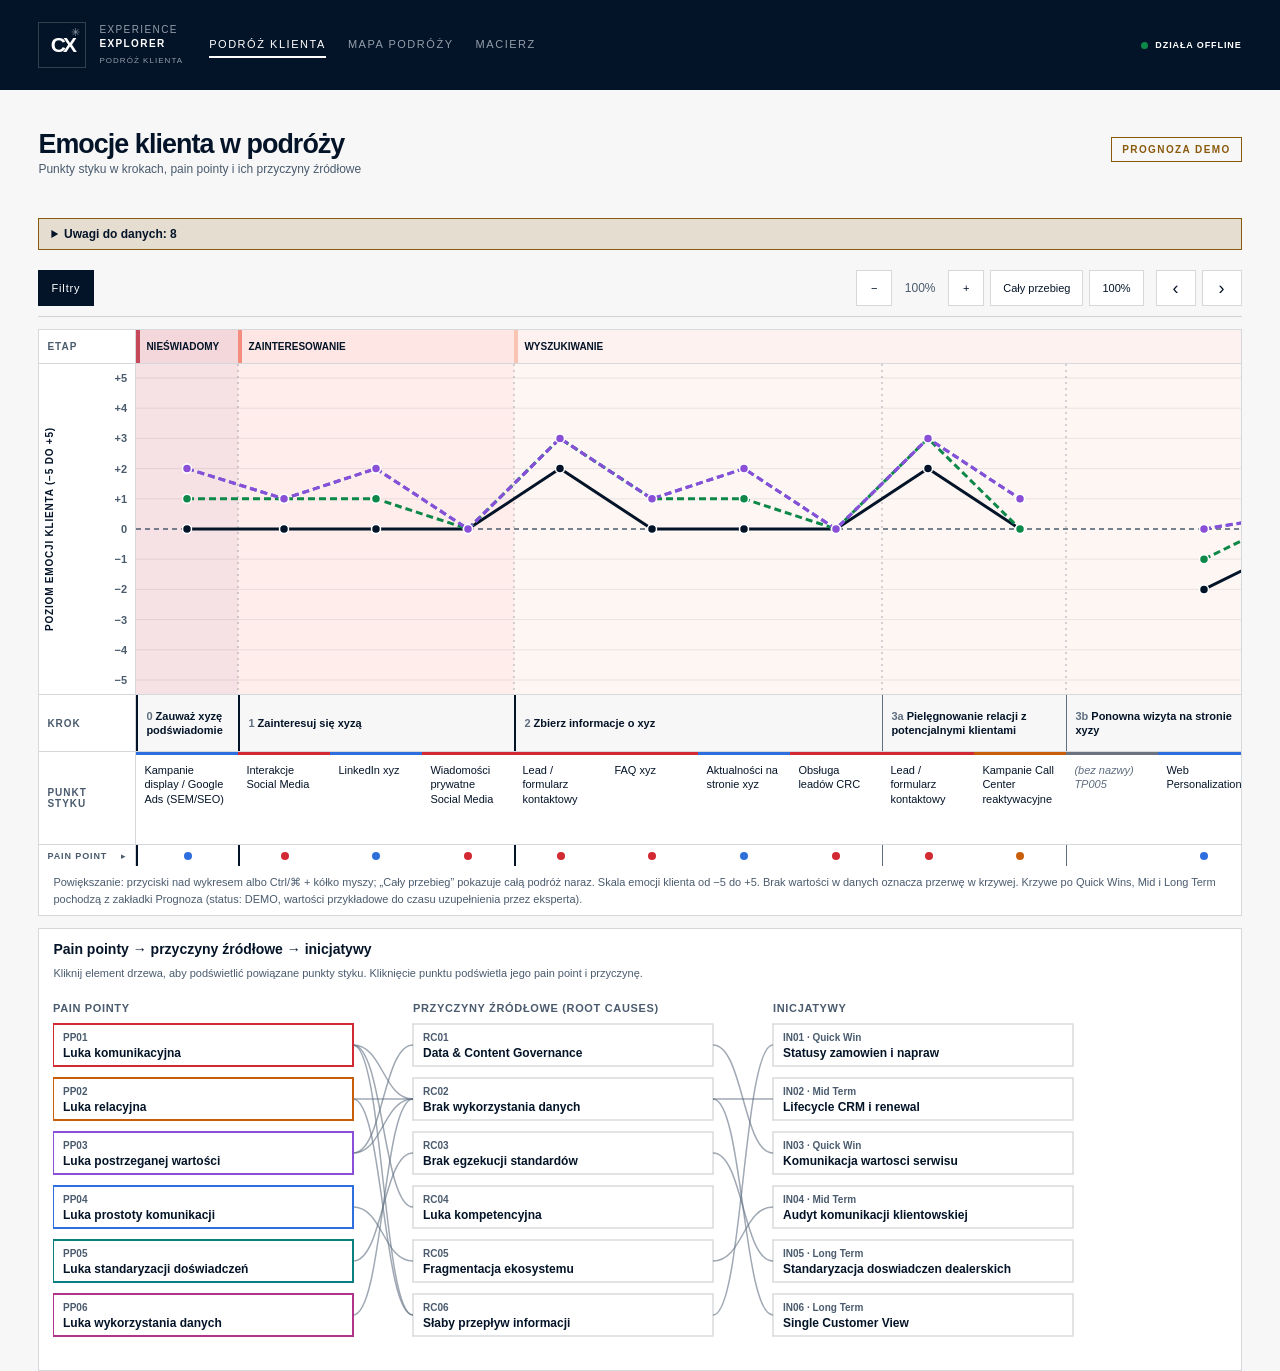
==== cj.html @ 9cf8ccfc "Widok podrozy klienta (cj.html): emocje -5..+5, pain pointy, drzewo PP-RC-inicjatywa, prognoza QW/Mi" ====
<!doctype html>
<html lang="pl">
<head>
  <meta charset="utf-8">
  <meta name="viewport" content="width=device-width, initial-scale=1">
  <title>CX Podróż klienta: emocje i pain pointy</title>
  <link rel="stylesheet" href="style.css">
  <link rel="stylesheet" href="css/matrix.css">
  <link rel="stylesheet" href="css/cj.css">
</head>
<body>
<div class="app-shell" id="app">
  <header class="topbar">
    <a class="brand" href="cj.html" aria-label="CX Experience Explorer: podróż klienta">
      <span class="brand-icon">CX<span>✳</span></span>
      <span class="brand-name">EXPERIENCE <b>EXPLORER</b><small>PODRÓŻ KLIENTA</small></span>
    </a>
    <nav class="top-nav" aria-label="Widoki"><a href="cj.html" aria-current="page">Podróż klienta</a><a href="index.html">Mapa podróży</a><a href="matrix.html">Macierz</a></nav>
    <div class="top-actions"><span class="offline"><i></i> DZIAŁA OFFLINE</span></div>
  </header>

  <main id="top">
    <section class="journey-heading" aria-label="Podróż klienta">
      <div><h1>Emocje klienta w podróży</h1><p>Punkty styku w krokach, pain pointy i ich przyczyny źródłowe</p></div>
      <span class="demo-pill" id="demoPill" hidden>PROGNOZA DEMO</span>
    </section>

    <details class="cj-warnings" id="warnings" hidden></details>

    <section class="matrix-toolbar" aria-label="Filtry i przesuwanie">
      <button type="button" class="primary" id="filtersBtn" aria-expanded="false" aria-controls="filtersPanel">Filtry <b id="filtersCount" hidden></b></button>
      <div class="cj-zoom" role="group" aria-label="Powiększenie wykresu"><button type="button" class="ghost" id="zoomOut" aria-label="Oddal">−</button><span id="zoomLevel" aria-live="polite">100%</span><button type="button" class="ghost" id="zoomIn" aria-label="Przybliż">+</button><button type="button" class="ghost" id="zoomFit">Cały przebieg</button><button type="button" class="ghost" id="zoomReset">100%</button></div>
      <div class="cj-pan" role="group" aria-label="Przesuwanie wykresu"><button type="button" class="ghost" id="panLeft" aria-label="Przesuń wykres w lewo">‹</button><button type="button" class="ghost" id="panRight" aria-label="Przesuń wykres w prawo">›</button></div>
    </section>

    <div class="cj-filters" id="filtersPanel" role="region" aria-label="Filtry" hidden>
      <div class="cj-filter-group"><h2>Krzywe emocji</h2><div class="chips" id="horizons" role="group" aria-label="Krzywe emocji"></div></div>
      <div class="cj-filter-group"><h2>Pain pointy <small>(bez wyboru pokazane są wszystkie)</small></h2><div class="chips" id="pains" role="group" aria-label="Pain pointy"></div></div>
      <div class="cj-filter-actions"><button type="button" class="ghost" id="filtersClear">Wyczyść filtr pain pointów</button><button type="button" class="ghost" id="filtersClose">Zamknij</button></div>
    </div>

    <section class="cj-panel" aria-label="Wykres emocji i punkty styku">
      <div class="cj-chart-row">
        <div class="cj-gutter" aria-hidden="true">
          <div class="cj-glabel cj-g-stage">Etap</div>
          <svg class="cj-axis" id="axis"></svg>
          <div class="cj-glabel cj-g-step">Krok</div>
          <div class="cj-glabel cj-g-tp">Punkt styku</div>
          <div class="cj-gpp collapsed" id="gutterPp"><button type="button" class="cj-glabel cj-g-pp" id="ppToggle" aria-expanded="false" aria-controls="ppRow" title="Pokaż lub ukryj pain pointy">Pain point <i aria-hidden="true">▸</i></button></div>
        </div>
        <div class="cj-scroll" id="scroll" tabindex="0" role="group" aria-label="Wykres emocji i lista punktów styku. Przewijaj poziomo strzałkami.">
          <div class="cj-inner" id="inner">
            <div class="cj-row cj-stage-row" id="stageRow"></div>
            <svg id="chart" xmlns="http://www.w3.org/2000/svg" role="img" aria-labelledby="chartTitle"><title id="chartTitle"></title></svg>
            <div class="cj-row cj-step-row" id="stepRow"></div>
            <div class="cj-row cj-tp-row" id="steps"></div>
            <div class="cj-row cj-pp-row collapsed" id="ppRow"></div>
          </div>
        </div>
      </div>
      <p class="cj-note" id="note"></p>
      <div class="cj-detail" id="detail" role="region" aria-label="Szczegóły" hidden></div>
    </section>

    <section class="cj-panel cj-tree-panel" aria-label="Pain pointy i przyczyny źródłowe">
      <h2>Pain pointy → przyczyny źródłowe → inicjatywy</h2>
      <p class="cj-note">Kliknij element drzewa, aby podświetlić powiązane punkty styku. Kliknięcie punktu podświetla jego pain point i przyczynę.</p>
      <div class="cj-tree-scroll"><svg id="tree" xmlns="http://www.w3.org/2000/svg" role="group" aria-label="Drzewo pain pointów"></svg></div>
    </section>
  </main>
</div>
<div class="cj-tip" id="tip" role="tooltip" hidden></div>
<div id="errorScreen" class="error-screen" hidden><h1>Nie można uruchomić widoku podróży klienta</h1><p id="errorText"></p><small>Sprawdź plik data/cj.js (python3 tools/cj-xlsx-to-data.py) i odśwież stronę.</small></div>
<script src="data/cj.js"></script>
<script src="js/cj-core.js"></script>
<script src="js/cj.js"></script>
</body>
</html>
---- style.css ----
@import url("css/tokens.css");
@import url("css/layout.css");
---- css/matrix.css ----
.sr-only { position: absolute; width: 1px; height: 1px; overflow: hidden; clip: rect(0 0 0 0); white-space: nowrap; }
.top-nav { display: flex; flex: 1; gap: 22px; }
.top-nav a { padding: 6px 0; border-bottom: 2px solid transparent; color: var(--header-muted); font-size: 11px; letter-spacing: .14em; text-decoration: none; text-transform: uppercase; }
.top-nav a:hover, .top-nav a[aria-current] { border-color: var(--header-text); color: var(--header-text); }
.demo-pill { padding: 6px 10px; border: 1px solid var(--attention); color: var(--attention); font-size: 10px; font-weight: 700; letter-spacing: .14em; }

.matrix-toolbar { display: flex; flex-wrap: wrap; align-items: center; gap: 12px; padding-bottom: 10px; }
.matrix-select { min-width: 170px; max-width: 220px; flex: 0 0 auto; background: var(--surface-panel); }
.matrix-select span { color: var(--text-faint); }
.matrix-select select { color: var(--text-primary); }
.matrix-select option { background: var(--surface-panel); color: var(--text-primary); }
.chips { display: flex; flex-wrap: wrap; gap: 8px; }
.chip, .ghost, .primary, .discuss-bar button { min-height: 36px; padding: 0 12px; border: 1px solid var(--line); border-radius: var(--radius-s); background: var(--surface-panel); color: var(--text-primary); font-size: 11px; }
.chip { display: inline-flex; align-items: center; gap: 7px; }
.chip b { font-variant-numeric: tabular-nums; }
.chip[aria-pressed="false"] { opacity: .5; text-decoration: line-through; }
.chip .mark, .tile .mark { display: inline-grid; width: 18px; height: 18px; flex-shrink: 0; place-items: center; border-radius: 50%; background: var(--rating); color: #fff; font-size: 10px; font-weight: 800; }
.ghost:hover, .chip:hover { border-color: var(--text-primary); }
.primary { margin-left: auto; border-color: var(--header-bg); background: var(--header-bg); color: var(--header-text); letter-spacing: .08em; }
.primary:disabled { opacity: .4; }

.rating-niezaopiekowany { --rating: var(--critical); --rating-soft: var(--critical-soft); }
.rating-do_poprawy { --rating: var(--attention); --rating-soft: var(--attention-soft); }
.rating-ok { --rating: var(--success); --rating-soft: var(--success-soft); }
.rating-brak_oceny { --rating: var(--text-faint); --rating-soft: transparent; }

.discuss-bar { display: flex; align-items: center; gap: 10px; margin-left: auto; }
.discuss-bar[hidden] { display: none; }
.discuss-bar strong { min-width: 70px; text-align: center; font-variant-numeric: tabular-nums; }
.matrix-grid { display: grid; grid-template-columns: 150px repeat(var(--cols, 2), minmax(0, 1fr)); }
#gridPanel { overflow: visible; }
.tile { scroll-margin-top: calc(var(--toolbar-h, 0px) + 70px); }
.grid-head, .grid-process, .grid-cell { padding: 12px; border-bottom: 1px solid var(--line); }
.grid-head { color: var(--text-faint); font-size: 10px; font-weight: 700; letter-spacing: .14em; text-transform: uppercase; }
.grid-process { color: var(--text-muted); font-size: 11px; font-weight: 700; letter-spacing: .08em; text-transform: uppercase; }
.grid-cell { display: flex; flex-wrap: wrap; align-content: flex-start; gap: 8px; border-left: 1px solid var(--line); }
.cell-label { display: none; width: 100%; color: var(--text-faint); font-size: 9px; letter-spacing: .12em; text-transform: uppercase; }
.cell-empty { color: var(--text-faint); font-size: 12px; }

.tile { position: relative; display: flex; width: 132px; min-height: 82px; flex-direction: column; justify-content: space-between; gap: 6px; padding: 8px 9px 8px 11px; border: 1px solid var(--line); border-left: 4px solid var(--rating); border-radius: var(--radius-s); background-image: linear-gradient(var(--rating-soft), var(--rating-soft)); background-color: var(--surface-panel); color: var(--text-primary); font-size: 11px; line-height: 1.3; text-align: left; transition: opacity var(--motion-standard), transform var(--motion-standard), box-shadow var(--motion-standard); }
.tile.rating-brak_oceny { border-left-style: dashed; background-image: repeating-linear-gradient(135deg, transparent 0 6px, rgba(4, 20, 40, .06) 6px 8px); }
.tile:hover { transform: translateY(-2px); border-color: var(--rating); }
.tile.is-selected { box-shadow: 0 0 0 2px var(--selected); }
.tile-title { display: -webkit-box; overflow: hidden; font-weight: 700; -webkit-box-orient: vertical; -webkit-line-clamp: 3; }
.tile-foot { display: flex; align-items: center; justify-content: space-between; gap: 6px; }
.emo-bar { display: flex; gap: 2px; }
.emo-bar i { width: 8px; height: 7px; background: var(--surface-soft); }
.emo-bar i.on { background: var(--rating, var(--text-primary)); }
.emo-cap { margin-left: auto; color: var(--text-faint); font-size: 9px; }
.emo-none { color: var(--text-faint); font-size: 9px; }

.is-discussing .tile { opacity: .2; }
.is-discussing .tile.in-queue { opacity: .55; }
.is-discussing .tile.is-spot { opacity: 1; transform: scale(1.06); z-index: 1; box-shadow: 0 0 0 3px var(--rating), 0 10px 26px rgba(4, 20, 40, .3); }
.legend-tip { position: relative; margin-left: auto; }
.legend-tip + .primary { margin-left: 0; }
.legend-btn { width: 30px; height: 30px; padding: 0; border: 1px solid var(--line); border-radius: 50%; background: var(--surface-panel); color: var(--text-muted); font-weight: 700; }
.legend { position: absolute; top: calc(100% + 8px); right: 0; z-index: 20; display: none; flex-direction: column; gap: 6px; width: 290px; margin: 0; padding: 12px 14px; border: 1px solid var(--line); background: var(--surface-panel); box-shadow: 0 10px 28px rgba(4, 20, 40, .22); color: var(--text-primary); font-size: 12px; }
.legend-tip:hover .legend, .legend-tip:focus-within .legend { display: flex; }

.detail-drawer { font-size: 14px; }
.detail-drawer h2 { font-size: 26px; }
.detail-kicker { font-size: 11px; }
.detail-section h3 { font-size: 11px; }
.detail-section p, .detail-list li, .detail-meta { font-size: 14px; line-height: 1.5; }
.detail-list li { color: var(--text-primary); }
.detail-tags span { font-size: 12px; }
.assessment { margin: 14px 0 0; padding: 14px; border: 1px solid var(--rating); border-left-width: 6px; background: var(--rating-soft); }
.assessment-label { display: block; margin-bottom: 8px; color: var(--text-muted); font-size: 11px; font-weight: 700; letter-spacing: .14em; text-transform: uppercase; }
.assessment .rating-pill { padding: 6px 12px; font-size: 14px; background: var(--surface-panel); }
.assessment .detail-meta { margin-top: 12px; }
.detail-block { margin-top: 16px; padding: 14px; border: 1px solid var(--line); border-left-width: 6px; }
.detail-block h3 { display: flex; align-items: center; gap: 10px; margin: 0 0 10px; font-size: 15px; letter-spacing: 0; }
.detail-block h3 span { display: grid; width: 26px; height: 26px; place-items: center; border-radius: 50%; background: var(--block); color: #fff; flex: none; }
.detail-block h3 span svg { display: block; }
.detail-block h4 { margin: 12px 0 6px; color: var(--text-muted); font-size: 11px; letter-spacing: .1em; text-transform: uppercase; }
.detail-block h3 + h4 { margin-top: 0; }
.detail-block .detail-list li::before { background: var(--block); }
.block-empty { color: var(--text-faint); font-style: italic; }
.detail-block.pros { --block: var(--success); border-color: var(--success); background: var(--success-soft); }
.detail-block.cons { --block: var(--critical); border-color: var(--critical); background: var(--critical-soft); }
.detail-block.reco { --block: var(--header-bg); padding: 0; border-color: var(--header-bg); background: var(--surface-panel); }
.detail-block.reco > h3 { margin: 0; padding: 12px 14px; background: var(--header-bg); color: var(--header-text); }
.detail-block.reco > h3 span { background: var(--header-text); color: var(--header-bg); }
.detail-block.reco > .action-card, .detail-block.reco > .block-empty { margin: 14px; }
.action-card { display: grid; gap: 12px; padding: 14px; border: 1px solid var(--line); border-top: 4px solid var(--brand-accent); background: var(--surface-base); }
.action-card + .action-card { margin-top: 0; }
.action-card.kind-docelowa { border-top-color: var(--header-bg); }
.action-kind { justify-self: start; padding: 4px 10px; background: var(--brand-accent); color: #fff; font-size: 11px; font-weight: 800; letter-spacing: .12em; text-transform: uppercase; }
.kind-docelowa .action-kind { background: var(--header-bg); }
.action-text { margin: 0; font-size: 16px; font-weight: 700; line-height: 1.35; }
.metrics { display: grid; grid-template-columns: 1fr 1fr; gap: 12px 16px; }
.metric { display: grid; gap: 5px; }
.metric-label { color: var(--text-muted); font-size: 11px; font-weight: 700; letter-spacing: .1em; text-transform: uppercase; }
.metric b { font-size: 14px; }
.meter { display: flex; gap: 3px; }
.meter i { height: 10px; flex: 1; background: var(--surface-soft); }
.meter.bad-high.lvl-1 i.on, .meter.good-high i.on { background: var(--success); }
.meter.bad-high.lvl-2 i.on { background: var(--attention); }
.meter.bad-high.lvl-3 i.on { background: var(--critical); }
.timebar { display: block; height: 10px; background: var(--surface-soft); }
.timebar i { display: block; height: 100%; background: var(--header-bg); }
.impl-risk { margin: 0; padding-top: 10px; border-top: 1px dashed var(--line); color: var(--text-muted); }
.detail-meta { display: grid; gap: 4px; margin: 12px 0 0; color: var(--text-muted); }
.detail-meta b { color: var(--text-primary); }
.rating-pill { display: inline-flex; align-items: center; gap: 6px; padding: 4px 9px; border: 1px solid var(--rating); color: var(--rating); font-size: 10px; font-weight: 700; letter-spacing: .08em; text-transform: uppercase; }
.action-card p { margin: 0; }

@media (min-width: 851px) {
  .workspace.has-drawer { grid-template-columns: minmax(0, 1fr) minmax(360px, 460px); }
  .matrix-toolbar { position: sticky; top: 0; z-index: 5; padding: 10px 0; border-bottom: 1px solid var(--line); background: var(--surface-base); }
  .grid-head { position: sticky; top: var(--toolbar-h, 0px); z-index: 4; background: var(--surface-panel); }
  .detail-drawer { top: calc(var(--toolbar-h, 0px) + 12px); max-height: calc(100vh - var(--toolbar-h, 0px) - 24px); }
}
@media (max-width: 850px) {
  .matrix-grid { grid-template-columns: 1fr; min-width: 0; }
  .grid-head { display: none; }
  .grid-process { padding-bottom: 4px; border-bottom: 0; background: var(--surface-base); }
  .grid-cell { border-left: 0; }
  .cell-label { display: block; }
  .primary { margin-left: 0; }
  .tile { width: calc(50% - 4px); }
  .detail-drawer { position: fixed; top: 0; right: 0; bottom: 0; z-index: 45; width: min(92vw, 440px); max-height: none; margin: 0; box-shadow: -10px 0 40px rgba(0, 0, 0, .5); }
}
@media (prefers-reduced-motion: reduce) { .tile { transition: none; } }
.tile-sub { color: var(--text-faint); font-size: 9px; font-weight: 700; letter-spacing: .12em; text-transform: uppercase; }
---- css/cj.css ----
:root { --h-now: #041428; --h-qw: #0d8849; --h-mid: #2f6fdd; --h-long: #8a4fd6; --pp-0: #d22a32; --pp-1: #c85e0a; --pp-2: #8a4fd6; --pp-3: #2f6fdd; --pp-4: #0b7f7f; --pp-5: #b0348a; --pp-none: #6b7280; }
.pp-0 { --pp: var(--pp-0); } .pp-1 { --pp: var(--pp-1); } .pp-2 { --pp: var(--pp-2); } .pp-3 { --pp: var(--pp-3); } .pp-4 { --pp: var(--pp-4); } .pp-5 { --pp: var(--pp-5); } .pp-none { --pp: var(--pp-none); }
.cj-warnings { margin: 10px 0; padding: 8px 12px; border: 1px solid var(--attention); background: var(--attention-soft); font-size: 12px; }
.cj-warnings summary { cursor: pointer; font-weight: 700; }
.cj-warnings ul { margin: 6px 0 0; padding-left: 18px; line-height: 1.6; }
.hz .sw, .pp .sw { display: inline-block; width: 18px; height: 0; border-top: 3px solid var(--c, currentColor); }
.hz-now { --c: var(--h-now); } .hz-qw { --c: var(--h-qw); } .hz-mid { --c: var(--h-mid); } .hz-long { --c: var(--h-long); }
.chip.pp .sw { width: 10px; height: 10px; border: 0; border-radius: 50%; background: var(--pp); }
.cj-filters .chip { text-decoration: none; }
.cj-filters .chip[aria-pressed="false"] { opacity: .55; }
.cj-filters .chip.pp[aria-pressed="false"] { opacity: 1; }
.cj-filters .chip:disabled { cursor: default; }
.cj-filters .chip.hz:disabled[aria-pressed="true"] { opacity: 1; color: var(--text-primary); }
.cj-filters .chip.hz:disabled[aria-pressed="false"] { opacity: .35; cursor: not-allowed; }
.cj-panel { margin-top: 12px; border: 1px solid var(--line); background: var(--surface-panel); }
.cj-panel { --h-stage: 34px; --h-step: 58px; --h-pp: 32px; --h-tp: 92px; --gutter: 96px; }
.cj-chart-row { display: flex; }
.cj-gutter { flex: 0 0 var(--gutter); background: var(--surface-panel); border-right: 1px solid var(--line); position: relative; z-index: 1; }
.cj-axis { display: block; }
.cj-glabel { box-sizing: border-box; display: flex; align-items: center; padding: 0 8px; border-bottom: 1px solid var(--line); color: var(--text-muted); font-size: 10px; font-weight: 800; letter-spacing: .1em; text-transform: uppercase; }
.cj-g-stage { height: var(--h-stage); }
.cj-g-step { height: var(--h-step); border-top: 1px solid var(--line); }
.cj-gpp { height: var(--h-pp); transition: height var(--motion-standard) ease; }
.cj-gpp.collapsed { height: 22px; }
@media (prefers-reduced-motion: reduce) { .cj-gpp { transition: none; } }
.cj-g-pp { width: 100%; height: 100%; justify-content: space-between; border: 0; border-top: 1px solid var(--line); background: var(--surface-panel); cursor: pointer; font-family: inherit; }
.cj-g-pp:hover { background: var(--surface-raised); }
.cj-g-pp:focus-visible { outline: 2px solid var(--focus); outline-offset: -2px; }
.cj-gpp.collapsed .cj-g-pp { font-size: 9px; }
.cj-g-tp { height: var(--h-tp); border-bottom: 0; }
.cj-row { display: flex; box-sizing: border-box; }
.cj-stage-row { height: var(--h-stage); border-bottom: 1px solid var(--line); }
.cj-step-row { height: var(--h-step); border-top: 1px solid var(--line); border-bottom: 1px solid var(--line); }
.cj-pp-row { height: var(--h-pp); border-top: 1px solid var(--line); overflow: hidden; transition: height var(--motion-standard) ease; }
.cj-pp-row.collapsed { height: 22px; }
@media (prefers-reduced-motion: reduce) { .cj-pp-row { transition: none; } }
.cj-tp-row { height: var(--h-tp); }
.cj-cell { box-sizing: border-box; flex: 0 0 auto; display: flex; align-items: center; padding: 0 8px; overflow: hidden; }
.cj-cell span { display: -webkit-box; -webkit-box-orient: vertical; -webkit-line-clamp: 3; overflow: hidden; font-size: 11px; line-height: 1.3; }
.cj-stage-row .cj-cell { background: color-mix(in srgb, var(--stage) 22%, var(--surface-panel)); border-left: 4px solid var(--stage); font-weight: 800; text-transform: uppercase; letter-spacing: .04em; }
.cj-stage-row .cj-cell span { display: block; font-size: 10px; letter-spacing: 0; white-space: nowrap; }
.cj-step-row .cj-cell { background: var(--surface-base); font-weight: 600; }
.cj-step-row .cj-cell b { color: var(--text-faint); }
.stage-start { border-left: 2px solid var(--text-primary); }
.cj-stage-row .stage-start { border-left: 4px solid var(--stage); }
.step-start { border-left: 1px solid var(--text-faint); }
.pp-cell { justify-content: center; padding: 0; cursor: pointer; }
.pp-cell .badge { padding: 2px 8px; border-radius: 10px; background: var(--pp); color: #fff; font-size: 10px; letter-spacing: .02em; }
.pp-cell .none { color: var(--text-faint); font-style: normal; }
.pp-cell.on { background: color-mix(in srgb, var(--pp) 14%, var(--surface-panel)); }
.pp-cell.off { opacity: .3; }
.cj-tp { flex: 0 0 auto; box-sizing: border-box; display: flex; align-items: flex-start; height: 100%; padding: 8px; border: 0; border-top: 3px solid var(--pp); background: var(--surface-panel); color: var(--text-primary); font: inherit; font-size: 11px; line-height: 1.3; text-align: left; cursor: pointer; overflow: hidden; }
.cj-tp span { display: -webkit-box; -webkit-box-orient: vertical; -webkit-line-clamp: 5; overflow: hidden; }
.cj-tp:hover, .cj-tp.on { background: var(--surface-raised); }
.cj-tp[aria-pressed="true"] { background: var(--surface-raised); box-shadow: inset 0 0 0 2px var(--selected); }
.cj-tp.unnamed span { color: var(--text-faint); font-style: italic; }
.cj-tp.off { opacity: .35; }
.cj-tp:focus-visible { outline: 2px solid var(--focus); outline-offset: -2px; }
.cj-axis-label { fill: var(--text-muted); font: 700 11px var(--font-ui); }
.cj-scroll { flex: 1; min-width: 0; overflow-x: auto; }
.cj-scroll { cursor: grab; scrollbar-width: auto; }
.cj-scroll.dragging { cursor: grabbing; user-select: none; }
.cj-scroll::-webkit-scrollbar { height: 12px; }
.cj-scroll::-webkit-scrollbar-track { background: var(--surface-raised); }
.cj-scroll::-webkit-scrollbar-thumb { background: var(--text-faint); }
.cj-pan { display: flex; gap: 6px; margin-left: auto; }
.cj-pan .ghost { min-width: 40px; font-size: 18px; }
.cj-scroll:focus-visible { outline: 2px solid var(--focus); outline-offset: -2px; }
.cj-inner { width: max-content; }
#chart { display: block; }
.cj-band { fill-opacity: .16; }
.cj-sep { stroke: var(--text-faint); stroke-opacity: .55; stroke-dasharray: 2 4; }
.cj-grid { stroke: var(--line); stroke-opacity: .5; }
.cj-zero { stroke: var(--text-muted); stroke-width: 1.5; stroke-dasharray: 5 4; }
.cj-series.hidden { display: none; }
.cj-line { fill: none; stroke: var(--c); stroke-width: 3; stroke-linejoin: round; }
.cj-pt { fill: var(--c); stroke: var(--surface-panel); stroke-width: 1.5; }
.cj-series.hz-now { --c: var(--h-now); } .cj-series.hz-qw { --c: var(--h-qw); } .cj-series.hz-mid { --c: var(--h-mid); } .cj-series.hz-long { --c: var(--h-long); }
.cj-series.hz-qw .cj-line, .cj-series.hz-mid .cj-line, .cj-series.hz-long .cj-line { stroke-dasharray: 7 4; }
.cj-hit { fill: transparent; cursor: pointer; }
.cj-mark.on .cj-hit { fill: var(--pp); fill-opacity: .14; }
.cj-mark.off { opacity: .25; }
.cj-note { margin: 0; padding: 8px 14px; color: var(--text-muted); font-size: 11px; line-height: 1.5; }
.cj-detail { padding: 12px 14px; border-top: 1px solid var(--line); background: var(--surface-raised); font-size: 12px; line-height: 1.5; }
.cj-detail h3 { margin: 0 0 6px; font-size: 14px; }
.cj-detail h3 small { color: var(--text-faint); font-weight: 400; }
.cj-detail p { margin: 0 0 4px; }
.cj-tree-panel h2 { margin: 0; padding: 12px 14px 0; font-size: 14px; }
.cj-tree-scroll { overflow-x: auto; padding: 8px 14px 14px; }
.cj-tree-head { fill: var(--text-muted); font: 800 11px var(--font-ui); letter-spacing: .06em; text-transform: uppercase; }
.cj-node { cursor: pointer; }
.cj-node .box { fill: var(--surface-panel); stroke: var(--line); stroke-width: 1.5; }
.cj-node-pp .box { stroke: var(--pp); stroke-width: 2; }
.cj-node .id { fill: var(--text-muted); font: 800 10px var(--font-ui); }
.cj-node .name { fill: var(--text-primary); font: 600 12px var(--font-ui); }
.cj-node.on .box { fill: var(--surface-raised); stroke: var(--selected); stroke-width: 2.5; }
.cj-node:focus-visible .box { stroke: var(--focus); stroke-width: 3; }
.cj-node.off { opacity: .3; }
.cj-edge { fill: none; stroke: var(--text-faint); stroke-width: 1.5; stroke-opacity: .6; }
.cj-edge.on { stroke: var(--selected); stroke-width: 2.5; stroke-opacity: 1; }
.cj-edge.off { stroke-opacity: .15; }
.cj-tip { position: fixed; z-index: 50; display: grid; gap: 3px; max-width: 280px; padding: 10px 12px; border: 1px solid var(--line); background: var(--surface-panel); box-shadow: 0 6px 18px rgba(4, 20, 40, .22); font-size: 12px; line-height: 1.4; pointer-events: none; }
.cj-tip[hidden] { display: none; }
.cj-tip .tip-step { color: var(--text-muted); }
.cj-tip .tip-fc { margin-top: 4px; color: var(--text-muted); font-size: 11px; text-transform: uppercase; letter-spacing: .06em; }
.cj-stage-row .cj-cell { padding: 0 4px 0 6px; }
.cj-axis-title { fill: var(--text-primary); font: 800 10px var(--font-ui); letter-spacing: .08em; text-transform: uppercase; }
.cj-hover { fill: var(--selected); fill-opacity: .1; pointer-events: none; }
.cj-tp.hover, .pp-cell.hover { background: var(--surface-raised); }
.cj-filters { margin-top: 8px; padding: 12px 14px; border: 1px solid var(--line); border-top: 3px solid var(--brand-primary); background: var(--surface-panel); box-shadow: 0 6px 16px rgba(4, 20, 40, .12); animation: cj-drop var(--motion-standard) ease-out; }
.cj-filters[hidden] { display: none; }
@keyframes cj-drop { from { opacity: 0; transform: translateY(-6px); } to { opacity: 1; transform: none; } }
@media (prefers-reduced-motion: reduce) { .cj-filters { animation: none; } }
.cj-filter-group + .cj-filter-group { margin-top: 12px; }
.cj-filter-group h2 { margin: 0 0 6px; color: var(--text-muted); font-size: 11px; letter-spacing: .08em; text-transform: uppercase; }
.cj-filter-group h2 small { font-weight: 400; letter-spacing: 0; text-transform: none; }
.cj-filter-actions { display: flex; gap: 8px; margin-top: 12px; }
#filtersCount { display: inline-grid; min-width: 18px; height: 18px; margin-left: 6px; place-items: center; border-radius: 9px; background: #fff; color: var(--brand-primary); font-size: 11px; }
.cj-pt.off { opacity: .15; }
.cj-pt { transition: opacity var(--motion-standard); }
@media (prefers-reduced-motion: reduce) { .cj-pt { transition: none; } }
#filtersBtn { margin: 0 auto 0 0; }
.cj-filters .chip.pp[aria-pressed="true"] { border-color: var(--pp); box-shadow: inset 0 0 0 1px var(--pp); background: color-mix(in srgb, var(--pp) 12%, var(--surface-panel)); font-weight: 700; }
.pp-cell .dot { display: none; width: 8px; height: 8px; border-radius: 50%; background: var(--pp); }
.cj-pp-row.collapsed .pp-cell .dot { display: block; }
.cj-pp-row.collapsed .pp-cell .badge, .cj-pp-row.collapsed .pp-cell .none { display: none; }
.cj-pp-row.collapsed .pp-cell:not(:has(.dot)) { background: transparent; }
#filtersBtn { margin: 0; }
.cj-zoom { display: flex; align-items: center; gap: 6px; margin-left: auto; }
.cj-zoom span { min-width: 44px; color: var(--text-muted); font-size: 12px; font-variant-numeric: tabular-nums; text-align: center; }
.cj-zoom .ghost { min-width: 36px; }
.cj-pan { margin-left: 0; }
.compact .cj-tp span, .compact .sn { display: none; }
.compact .cj-step-row .cj-cell { padding: 0 2px; }
.compact .cj-step-row .cj-cell span { font-size: 9px; }
.compact .cj-tp { padding: 0; }
.compact .pp-cell .badge, .compact .pp-cell .none { display: none; }
.compact .pp-cell .dot { display: block; }
.cj-stage-row .cj-cell span { overflow: hidden; text-overflow: ellipsis; }
.sn { font-style: normal; }
.cj-panel.compact { --h-tp: 22px; }
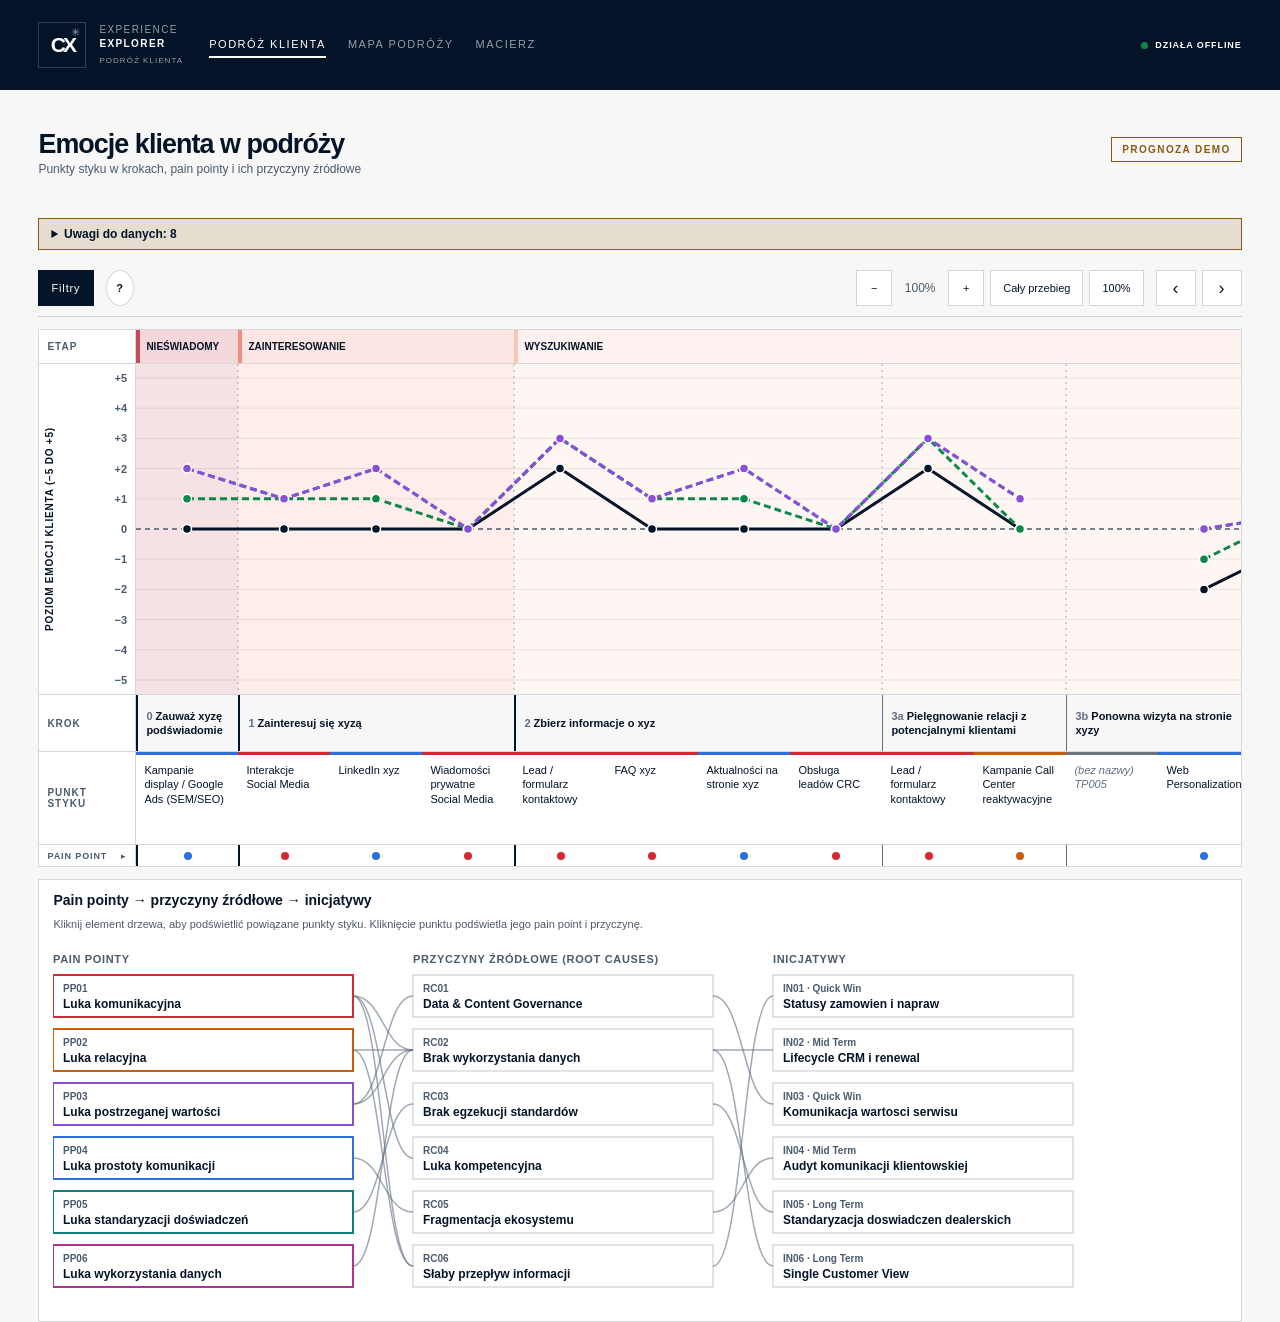
==== commit 49383c29: "cj.html: pomoc w dymku (?), opisy pain pointow po rozwinieciu, skondensowane szczegoly punktu (skala" ====
--- a/cj.html
+++ b/cj.html
@@ -29,6 +29,7 @@
 
     <section class="matrix-toolbar" aria-label="Filtry i przesuwanie">
       <button type="button" class="primary" id="filtersBtn" aria-expanded="false" aria-controls="filtersPanel">Filtry <b id="filtersCount" hidden></b></button>
+      <span class="cj-help"><button type="button" class="ghost" id="helpBtn" aria-label="Jak czytać wykres" aria-describedby="helpText">?</button><span class="cj-help-text" id="helpText" role="tooltip"></span></span>
       <div class="cj-zoom" role="group" aria-label="Powiększenie wykresu"><button type="button" class="ghost" id="zoomOut" aria-label="Oddal">−</button><span id="zoomLevel" aria-live="polite">100%</span><button type="button" class="ghost" id="zoomIn" aria-label="Przybliż">+</button><button type="button" class="ghost" id="zoomFit">Cały przebieg</button><button type="button" class="ghost" id="zoomReset">100%</button></div>
       <div class="cj-pan" role="group" aria-label="Przesuwanie wykresu"><button type="button" class="ghost" id="panLeft" aria-label="Przesuń wykres w lewo">‹</button><button type="button" class="ghost" id="panRight" aria-label="Przesuń wykres w prawo">›</button></div>
     </section>
@@ -58,7 +59,6 @@
           </div>
         </div>
       </div>
-      <p class="cj-note" id="note"></p>
       <div class="cj-detail" id="detail" role="region" aria-label="Szczegóły" hidden></div>
     </section>
 
--- a/css/cj.css
+++ b/css/cj.css
@@ -13,7 +13,7 @@
 .cj-filters .chip.hz:disabled[aria-pressed="true"] { opacity: 1; color: var(--text-primary); }
 .cj-filters .chip.hz:disabled[aria-pressed="false"] { opacity: .35; cursor: not-allowed; }
 .cj-panel { margin-top: 12px; border: 1px solid var(--line); background: var(--surface-panel); }
-.cj-panel { --h-stage: 34px; --h-step: 58px; --h-pp: 32px; --h-tp: 92px; --gutter: 96px; }
+.cj-panel { --h-stage: 34px; --h-step: 58px; --h-pp: 64px; --h-tp: 92px; --gutter: 96px; }
 .cj-chart-row { display: flex; }
 .cj-gutter { flex: 0 0 var(--gutter); background: var(--surface-panel); border-right: 1px solid var(--line); position: relative; z-index: 1; }
 .cj-axis { display: block; }
@@ -44,7 +44,8 @@
 .stage-start { border-left: 2px solid var(--text-primary); }
 .cj-stage-row .stage-start { border-left: 4px solid var(--stage); }
 .step-start { border-left: 1px solid var(--text-faint); }
-.pp-cell { justify-content: center; padding: 0; cursor: pointer; }
+.pp-cell { flex-direction: column; justify-content: center; gap: 3px; padding: 0 4px; cursor: pointer; }
+.pp-cell .ppname { display: -webkit-box; -webkit-line-clamp: 2; -webkit-box-orient: vertical; overflow: hidden; max-width: 100%; color: var(--text-muted); font-size: 10px; line-height: 1.2; text-align: center; }
 .pp-cell .badge { padding: 2px 8px; border-radius: 10px; background: var(--pp); color: #fff; font-size: 10px; letter-spacing: .02em; }
 .pp-cell .none { color: var(--text-faint); font-style: normal; }
 .pp-cell.on { background: color-mix(in srgb, var(--pp) 14%, var(--surface-panel)); }
@@ -81,7 +82,7 @@
 .cj-mark.on .cj-hit { fill: var(--pp); fill-opacity: .14; }
 .cj-mark.off { opacity: .25; }
 .cj-note { margin: 0; padding: 8px 14px; color: var(--text-muted); font-size: 11px; line-height: 1.5; }
-.cj-detail { padding: 12px 14px; border-top: 1px solid var(--line); background: var(--surface-raised); font-size: 12px; line-height: 1.5; }
+.cj-detail { position: relative; padding: 12px 14px; border-top: 1px solid var(--line); background: var(--surface-raised); font-size: 12px; line-height: 1.5; }
 .cj-detail h3 { margin: 0 0 6px; font-size: 14px; }
 .cj-detail h3 small { color: var(--text-faint); font-weight: 400; }
 .cj-detail p { margin: 0 0 4px; }
@@ -119,13 +120,16 @@
 .cj-pt.off { opacity: .15; }
 .cj-pt { transition: opacity var(--motion-standard); }
 @media (prefers-reduced-motion: reduce) { .cj-pt { transition: none; } }
-#filtersBtn { margin: 0 auto 0 0; }
+#filtersBtn { margin: 0; }
+.cj-help { position: relative; margin-right: auto; }
+#helpBtn { width: 28px; height: 28px; padding: 0; border-radius: 50%; font-weight: 700; }
+.cj-help-text { position: absolute; z-index: 20; top: calc(100% + 6px); left: 0; width: min(420px, 80vw); padding: 10px 12px; border: 1px solid var(--line); border-radius: 8px; background: var(--surface-panel); color: var(--text-primary); box-shadow: 0 6px 20px rgba(0, 0, 0, .18); font-size: 12px; line-height: 1.5; visibility: hidden; opacity: 0; transition: opacity var(--motion-standard); }
+.cj-help:hover .cj-help-text, .cj-help:focus-within .cj-help-text { visibility: visible; opacity: 1; }
 .cj-filters .chip.pp[aria-pressed="true"] { border-color: var(--pp); box-shadow: inset 0 0 0 1px var(--pp); background: color-mix(in srgb, var(--pp) 12%, var(--surface-panel)); font-weight: 700; }
 .pp-cell .dot { display: none; width: 8px; height: 8px; border-radius: 50%; background: var(--pp); }
 .cj-pp-row.collapsed .pp-cell .dot { display: block; }
-.cj-pp-row.collapsed .pp-cell .badge, .cj-pp-row.collapsed .pp-cell .none { display: none; }
+.cj-pp-row.collapsed .pp-cell .badge, .cj-pp-row.collapsed .pp-cell .ppname, .cj-pp-row.collapsed .pp-cell .none { display: none; }
 .cj-pp-row.collapsed .pp-cell:not(:has(.dot)) { background: transparent; }
-#filtersBtn { margin: 0; }
 .cj-zoom { display: flex; align-items: center; gap: 6px; margin-left: auto; }
 .cj-zoom span { min-width: 44px; color: var(--text-muted); font-size: 12px; font-variant-numeric: tabular-nums; text-align: center; }
 .cj-zoom .ghost { min-width: 36px; }
@@ -134,8 +138,25 @@
 .compact .cj-step-row .cj-cell { padding: 0 2px; }
 .compact .cj-step-row .cj-cell span { font-size: 9px; }
 .compact .cj-tp { padding: 0; }
-.compact .pp-cell .badge, .compact .pp-cell .none { display: none; }
+.compact .pp-cell .badge, .compact .pp-cell .ppname, .compact .pp-cell .none { display: none; }
 .compact .pp-cell .dot { display: block; }
 .cj-stage-row .cj-cell span { overflow: hidden; text-overflow: ellipsis; }
 .sn { font-style: normal; }
 .cj-panel.compact { --h-tp: 22px; }
+
+.det-meta { display: flex; flex-wrap: wrap; gap: 2px 16px; margin-bottom: 6px; color: var(--text-muted); }
+.det-emotion { display: flex; flex-wrap: wrap; align-items: center; gap: 4px 8px; }
+.det-emotion .fc { display: inline-flex; align-items: center; gap: 4px; color: var(--text-muted); }
+.det-emotion .why { flex-basis: 100%; color: var(--text-muted); }
+.em { display: inline-block; min-width: 28px; padding: 1px 7px; border-radius: 10px; font-size: 11px; font-weight: 700; text-align: center; }
+.em-neg { background: #d22a32; color: #fff; }
+.em-zero { background: #d9dde3; color: #374151; }
+.em-pos { background: #bfe8cf; color: #0e5c34; }
+.em-high { background: #0d8849; color: #fff; }
+.em-none { background: transparent; color: var(--text-faint); font-weight: 400; }
+.goals { display: flex; flex-wrap: wrap; gap: 8px; margin: 8px 0; }
+.goal { flex: 0 1 340px; padding: 6px 10px; border-left: 4px solid var(--g); border-radius: 4px; background: color-mix(in srgb, var(--g) 9%, var(--surface-panel)); }
+.goal small { display: block; color: var(--g); font-weight: 700; font-size: 10px; letter-spacing: .04em; text-transform: uppercase; }
+.goal.qw { --g: var(--h-qw); } .goal.mid { --g: var(--h-mid); } .goal.dir, .goal.long { --g: var(--h-long); }
+.det-close { position: absolute; top: 8px; right: 10px; width: 24px; height: 24px; padding: 0; border: 0; border-radius: 50%; background: transparent; color: var(--text-muted); font-size: 18px; line-height: 1; cursor: pointer; }
+.det-close:hover, .det-close:focus-visible { background: var(--surface-panel); color: var(--text-primary); }
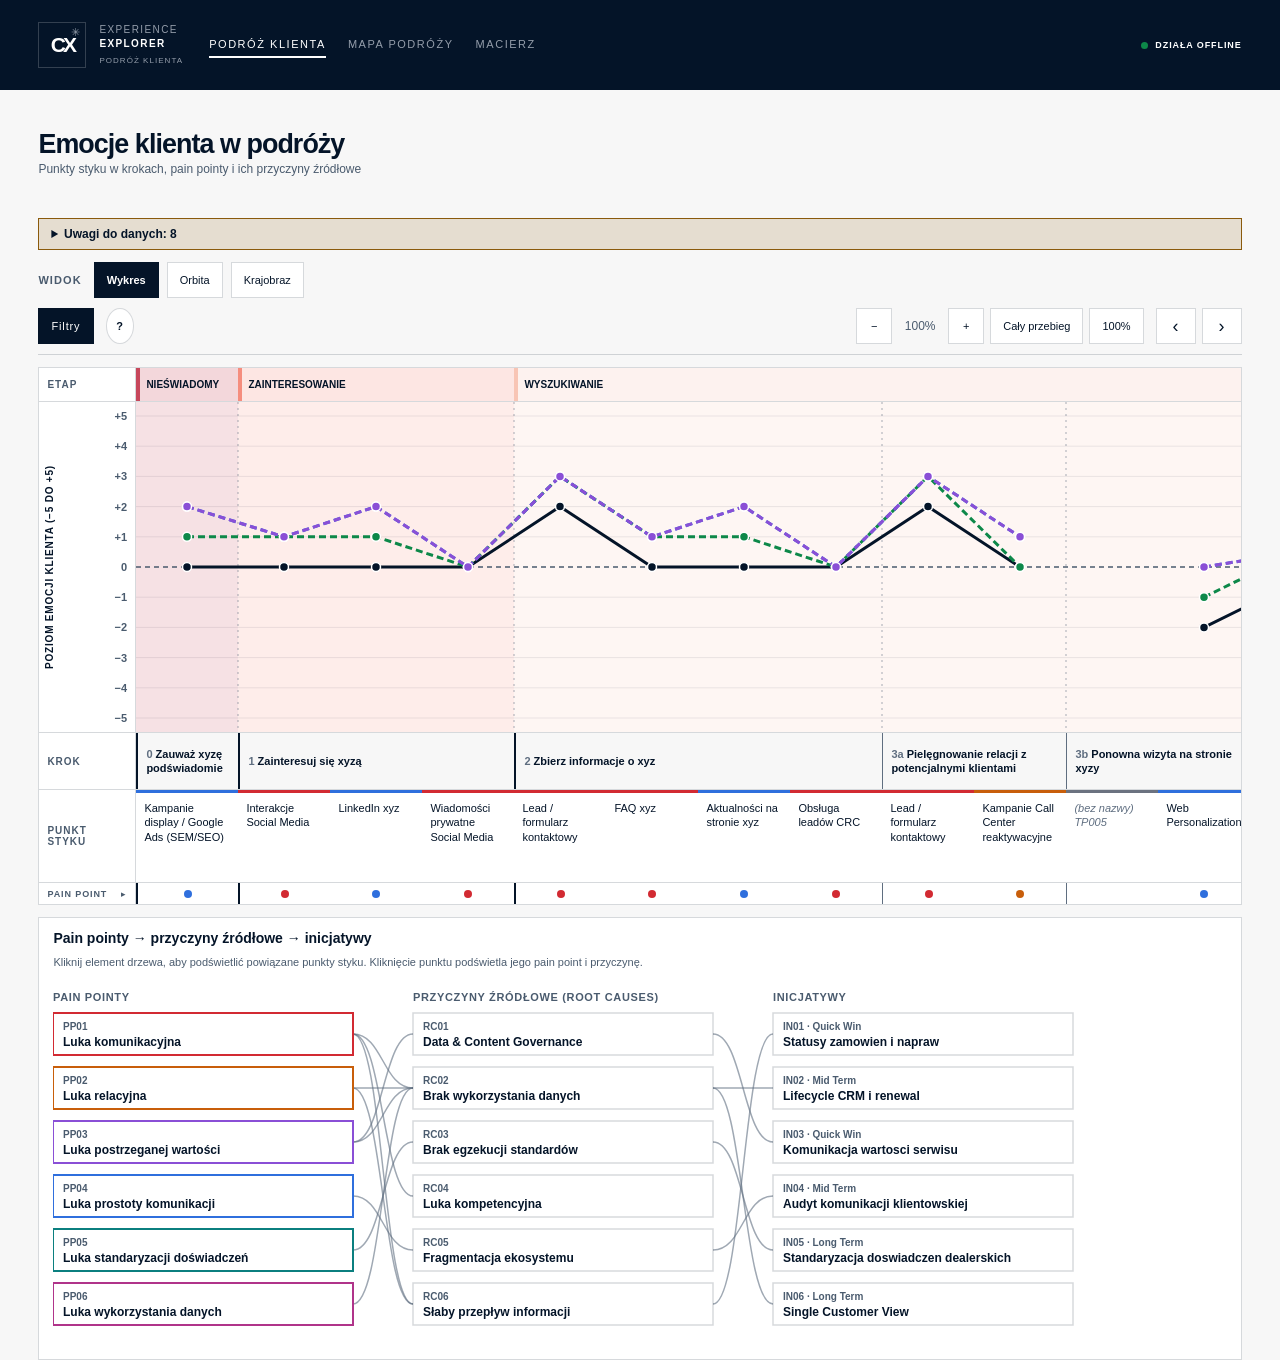
==== commit 3d93d8a9: "cj.html: widoki Orbita i Krajobraz (horyzont emocji, Pokaż poprawę, Przejdź podróż); link do cj.html" ====
--- a/cj.html
+++ b/cj.html
@@ -7,6 +7,7 @@
   <link rel="stylesheet" href="style.css">
   <link rel="stylesheet" href="css/matrix.css">
   <link rel="stylesheet" href="css/cj.css">
+  <link rel="stylesheet" href="css/cj-viz.css">
 </head>
 <body>
 <div class="app-shell" id="app">
@@ -27,6 +28,8 @@
 
     <details class="cj-warnings" id="warnings" hidden></details>
 
+    <div class="cj-views" id="views" role="group" aria-label="Sposób prezentacji emocji"><span class="cj-views-label">Widok</span><button type="button" class="chip" data-view="chart" aria-pressed="true">Wykres</button><button type="button" class="chip" data-view="orbit" aria-pressed="false">Orbita</button><button type="button" class="chip" data-view="landscape" aria-pressed="false">Krajobraz</button></div>
+
     <section class="matrix-toolbar" aria-label="Filtry i przesuwanie">
       <button type="button" class="primary" id="filtersBtn" aria-expanded="false" aria-controls="filtersPanel">Filtry <b id="filtersCount" hidden></b></button>
       <span class="cj-help"><button type="button" class="ghost" id="helpBtn" aria-label="Jak czytać wykres" aria-describedby="helpText">?</button><span class="cj-help-text" id="helpText" role="tooltip"></span></span>
@@ -40,7 +43,21 @@
       <div class="cj-filter-actions"><button type="button" class="ghost" id="filtersClear">Wyczyść filtr pain pointów</button><button type="button" class="ghost" id="filtersClose">Zamknij</button></div>
     </div>
 
-    <section class="cj-panel" aria-label="Wykres emocji i punkty styku">
+    <section class="cj-viz" id="viz" aria-label="Wizualizacja emocji klienta" hidden>
+      <div class="viz-bar">
+        <div class="viz-hz" id="vizHz" role="group" aria-label="Horyzont emocji"></div>
+        <button type="button" class="chip viz-play" id="vizImprove">▶ Pokaż poprawę</button>
+        <button type="button" class="chip viz-play" id="vizTour">▶ Przejdź podróż</button>
+      </div>
+      <div class="viz-stage">
+        <div class="viz-view" id="orbitView" hidden></div>
+        <div class="viz-view" id="landView" hidden></div>
+        <div class="viz-caption" id="vizCaption" aria-live="polite"></div>
+        <p class="viz-legend" id="vizLegend"></p>
+      </div>
+    </section>
+
+    <section class="cj-panel" id="chartPanel" aria-label="Wykres emocji i punkty styku">
       <div class="cj-chart-row">
         <div class="cj-gutter" aria-hidden="true">
           <div class="cj-glabel cj-g-stage">Etap</div>
@@ -59,8 +76,9 @@
           </div>
         </div>
       </div>
-      <div class="cj-detail" id="detail" role="region" aria-label="Szczegóły" hidden></div>
     </section>
+
+    <div class="cj-detail" id="detail" role="region" aria-label="Szczegóły" hidden></div>
 
     <section class="cj-panel cj-tree-panel" aria-label="Pain pointy i przyczyny źródłowe">
       <h2>Pain pointy → przyczyny źródłowe → inicjatywy</h2>
@@ -73,6 +91,9 @@
 <div id="errorScreen" class="error-screen" hidden><h1>Nie można uruchomić widoku podróży klienta</h1><p id="errorText"></p><small>Sprawdź plik data/cj.js (python3 tools/cj-xlsx-to-data.py) i odśwież stronę.</small></div>
 <script src="data/cj.js"></script>
 <script src="js/cj-core.js"></script>
+<script src="js/cj-orbit.js"></script>
+<script src="js/cj-landscape.js"></script>
+<script src="js/cj-viz.js"></script>
 <script src="js/cj.js"></script>
 </body>
 </html>
--- a/css/cj.css
+++ b/css/cj.css
@@ -82,7 +82,7 @@
 .cj-mark.on .cj-hit { fill: var(--pp); fill-opacity: .14; }
 .cj-mark.off { opacity: .25; }
 .cj-note { margin: 0; padding: 8px 14px; color: var(--text-muted); font-size: 11px; line-height: 1.5; }
-.cj-detail { position: relative; padding: 12px 14px; border-top: 1px solid var(--line); background: var(--surface-raised); font-size: 12px; line-height: 1.5; }
+.cj-detail { position: relative; margin-top: 12px; padding: 12px 14px; border: 1px solid var(--line); background: var(--surface-raised); font-size: 12px; line-height: 1.5; }
 .cj-detail h3 { margin: 0 0 6px; font-size: 14px; }
 .cj-detail h3 small { color: var(--text-faint); font-weight: 400; }
 .cj-detail p { margin: 0 0 4px; }
--- a/css/cj-viz.css
+++ b/css/cj-viz.css
@@ -0,0 +1,99 @@
+/* Widoki Orbita i Krajobraz (cj.html). Ciemna scena jak w radarze; kolory emocji i wody jako zmienne sceny. */
+.cj-views { display: flex; flex-wrap: wrap; align-items: center; gap: 8px; margin-top: 12px; }
+.cj-views-label { margin-right: 4px; color: var(--text-muted); font-size: 11px; font-weight: 800; letter-spacing: .1em; text-transform: uppercase; }
+.cj-views .chip[aria-pressed="false"] { opacity: 1; text-decoration: none; }
+.cj-views .chip[aria-pressed="true"] { background: var(--brand-primary); color: #fff; font-weight: 700; }
+.view-viz .cj-zoom, .view-viz .cj-pan { display: none; }
+.cj-viz[hidden], .viz-view[hidden], #chartPanel[hidden] { display: none; }
+
+.cj-viz { margin-top: 12px; }
+.viz-bar { display: flex; flex-wrap: wrap; align-items: center; gap: 8px; margin-bottom: 8px; }
+.viz-hz { display: flex; flex-wrap: wrap; gap: 8px; margin-right: auto; }
+.viz-hz .chip, .viz-play { text-decoration: none; }
+.viz-hz .chip[aria-pressed="false"] { opacity: .6; }
+.viz-hz .chip .sw { display: inline-block; width: 18px; height: 0; border-top: 3px solid var(--c); }
+.viz-hz .hz-now { --c: var(--h-now); } .viz-hz .hz-qw { --c: var(--h-qw); } .viz-hz .hz-mid { --c: var(--h-mid); } .viz-hz .hz-long { --c: var(--h-long); }
+.viz-play[aria-pressed="true"] { background: var(--brand-primary); color: #fff; }
+
+.viz-stage { --v-neg: #ff5a63; --v-zero: #8fa0b8; --v-pos: #3fcf8e; --v-water: #5fd0ff; position: relative; overflow: hidden; border: 1px solid #0d2a52; background: radial-gradient(circle at 50% 48%, #0d2a52 0%, #071c38 45%, #041428 80%); color: #e8eef8; }
+.viz-caption { display: flex; flex-wrap: wrap; align-items: center; gap: 4px 14px; min-height: 22px; padding: 10px 16px; border-top: 1px solid rgba(160, 190, 230, .2); background: rgba(4, 20, 40, .7); font-size: 12px; line-height: 1.4; }
+.viz-caption b { font-size: 13px; }
+.viz-caption .cap-hz { padding: 2px 8px; border: 1px solid rgba(160, 190, 230, .4); font-size: 10px; font-weight: 800; letter-spacing: .1em; text-transform: uppercase; }
+.viz-caption .cap-hint { color: #9fb2cc; }
+.viz-legend { margin: 0; padding: 0 16px 10px; background: rgba(4, 20, 40, .7); color: #9fb2cc; font-size: 11px; line-height: 1.5; }
+[data-v="neg"] { --vc: var(--v-neg); } [data-v="zero"] { --vc: var(--v-zero); } [data-v="pos"] { --vc: var(--v-pos); }
+.v-neg { fill: var(--v-neg); } .v-zero { fill: var(--v-zero); } .v-pos { fill: var(--v-pos); }
+
+/* Orbita */
+.orbit { display: block; width: 100%; height: min(calc(100vh - 220px), 860px); min-height: 520px; }
+.o-wedge { fill-opacity: .1; } .o-band { fill-opacity: .85; }
+.o-stage { fill: #b8c7de; font-size: 10px; font-weight: 700; letter-spacing: .03em; pointer-events: auto; }
+.o-sep { stroke: rgba(160, 190, 230, .16); }
+.o-ring { fill: none; stroke: rgba(160, 190, 230, .1); } .o-zero { fill: none; stroke: rgba(160, 190, 230, .45); stroke-dasharray: 5 5; }
+.o-scale { fill: #b8c7de; font-size: 10px; font-weight: 700; paint-order: stroke; stroke: #071c38; stroke-width: 3px; }
+.o-sweep { transform-origin: 0 0; animation: o-sweep 14s linear infinite; pointer-events: none; }
+.o-dyn { animation: o-in 900ms ease-out; }
+.o-ghost { fill: none; stroke: rgba(232, 238, 248, .45); stroke-width: 1.5; stroke-dasharray: 4 5; }
+.o-area { fill: url(#oGrad); fill-opacity: .32; pointer-events: none; }
+.o-line { fill: none; stroke: url(#oGrad); stroke-width: 3.2; stroke-linejoin: round; filter: url(#oGlow); pointer-events: none; }
+.o-node { cursor: pointer; outline: none; }
+.o-stem { stroke: var(--vc, var(--v-zero)); stroke-opacity: .28; stroke-width: 1.2; }
+.o-dot { fill: var(--vc, var(--v-zero)); stroke: var(--pp, #041428); stroke-width: 2.2; }
+.o-node.pp-none .o-dot { stroke: #041428; }
+.o-hit { fill: transparent; }
+.o-pulse { display: none; fill: var(--pp); transform-box: fill-box; transform-origin: center; }
+.o-node[data-pulse="1"] .o-pulse { display: block; animation: o-pulse 2.4s ease-out infinite; }
+.o-node[data-empty] { display: none; }
+.o-node.off { opacity: .2; }
+.o-node:hover .o-dot, .o-node:focus-visible .o-dot, .o-node.cur .o-dot, .o-node.sel .o-dot { stroke: #fff; stroke-width: 3; }
+.o-node.sel .o-stem, .o-node.cur .o-stem { stroke-opacity: .9; stroke-width: 2; }
+.o-cursor { fill: none; stroke: #fff; stroke-width: 2; pointer-events: none; animation: o-pulse 1.2s ease-out infinite; transform-box: fill-box; transform-origin: center; }
+.o-hub { fill: #041428; stroke: rgba(160, 190, 230, .3); }
+.o-hub-top { fill: #fff; font-size: 17px; font-weight: 800; letter-spacing: .24em; }
+.o-hub-top.big { font-size: 40px; letter-spacing: 0; }
+.o-hub-sub { fill: #9fb2cc; font-size: 9px; font-weight: 700; letter-spacing: .1em; }
+
+/* Krajobraz */
+.land-wrap { display: flex; }
+.land-axis { flex: 0 0 46px; background: rgba(4, 20, 40, .55); border-right: 1px solid rgba(160, 190, 230, .2); }
+.l-axis-label { fill: #b8c7de; font: 700 11px var(--font-ui); }
+.land-scroll { flex: 1; min-width: 0; overflow-x: auto; scrollbar-width: auto; }
+.land-scroll:focus-visible { outline: 2px solid #fff; outline-offset: -2px; }
+.land { display: block; }
+.l-stage-bg { fill-opacity: .1; }
+.l-stage { fill: #e8eef8; font: 800 10px var(--font-ui); letter-spacing: .05em; text-transform: uppercase; }
+.l-sep { stroke: rgba(160, 190, 230, .18); stroke-dasharray: 2 4; }
+.l-step { fill: #9fb2cc; font: 700 11px var(--font-ui); }
+.l-grid { stroke: rgba(160, 190, 230, .1); } .l-zero { stroke: rgba(160, 190, 230, .5); stroke-dasharray: 5 5; }
+.l-terrain { fill: url(#lTerrain); fill-opacity: .5; }
+.l-terrain-line { fill: none; stroke: #e8eef8; stroke-width: 2.4; stroke-linejoin: round; filter: url(#lGlow); }
+.l-water { fill: url(#lWater); fill-opacity: .8; }
+.l-water-line { fill: none; stroke: var(--v-water); stroke-width: 3; stroke-dasharray: 10 6; filter: url(#lGlow); animation: l-flow 1.6s linear infinite; }
+.l-node { cursor: pointer; outline: none; }
+.l-hit { fill: transparent; }
+.l-node:hover .l-hit, .l-node.sel .l-hit, .l-node.cur .l-hit { fill: rgba(232, 238, 248, .06); }
+.l-dot { fill: var(--vc, var(--v-zero)); stroke: var(--pp, #041428); stroke-width: 2.4; }
+.l-node.pp-none .l-dot { stroke: #041428; }
+.l-flag { display: none; stroke: var(--pp); stroke-width: 1.5; stroke-dasharray: 3 4; stroke-opacity: .8; }
+.l-pulse { display: none; fill: var(--pp); transform-box: fill-box; transform-origin: center; }
+.l-node[data-pulse="1"] .l-flag { display: block; }
+.l-node[data-pulse="1"] .l-pulse { display: block; animation: o-pulse 2.4s ease-out infinite; }
+.l-pill rect { fill: var(--pp); } .l-pill text { fill: #fff; font: 800 10px var(--font-ui); }
+.l-node[data-empty] .l-dot, .l-node[data-empty] .l-flag, .l-node[data-empty] .l-pulse { display: none; }
+.l-node.off { opacity: .2; }
+.l-node:hover .l-dot, .l-node:focus-visible .l-dot, .l-node.sel .l-dot, .l-node.cur .l-dot { stroke: #fff; stroke-width: 3.2; }
+.l-node:focus-visible .l-hit { fill: rgba(232, 238, 248, .12); }
+.l-trav { pointer-events: none; transition: transform 700ms ease-in-out; }
+.l-trav-halo { fill: rgba(255, 255, 255, .22); animation: o-pulse 1.4s ease-out infinite; transform-box: fill-box; transform-origin: center; }
+.l-trav-core { fill: #fff; filter: url(#lGlow); }
+.l-trav.empty circle { display: none; }
+
+@keyframes o-sweep { to { transform: rotate(360deg); } }
+@keyframes o-in { from { opacity: 0; transform: scale(.82); } to { opacity: 1; transform: none; } }
+@keyframes o-pulse { 0% { transform: scale(.7); opacity: .6; } 100% { transform: scale(2.1); opacity: 0; } }
+@keyframes l-flow { to { stroke-dashoffset: -32; } }
+@media (prefers-reduced-motion: reduce) {
+  .o-sweep, .o-dyn, .o-node[data-pulse="1"] .o-pulse, .o-cursor, .l-water-line, .l-node[data-pulse="1"] .l-pulse, .l-trav-halo { animation: none; }
+  .l-trav { transition: none; }
+}
+@media (max-width: 850px) { .orbit { min-height: 380px; } }
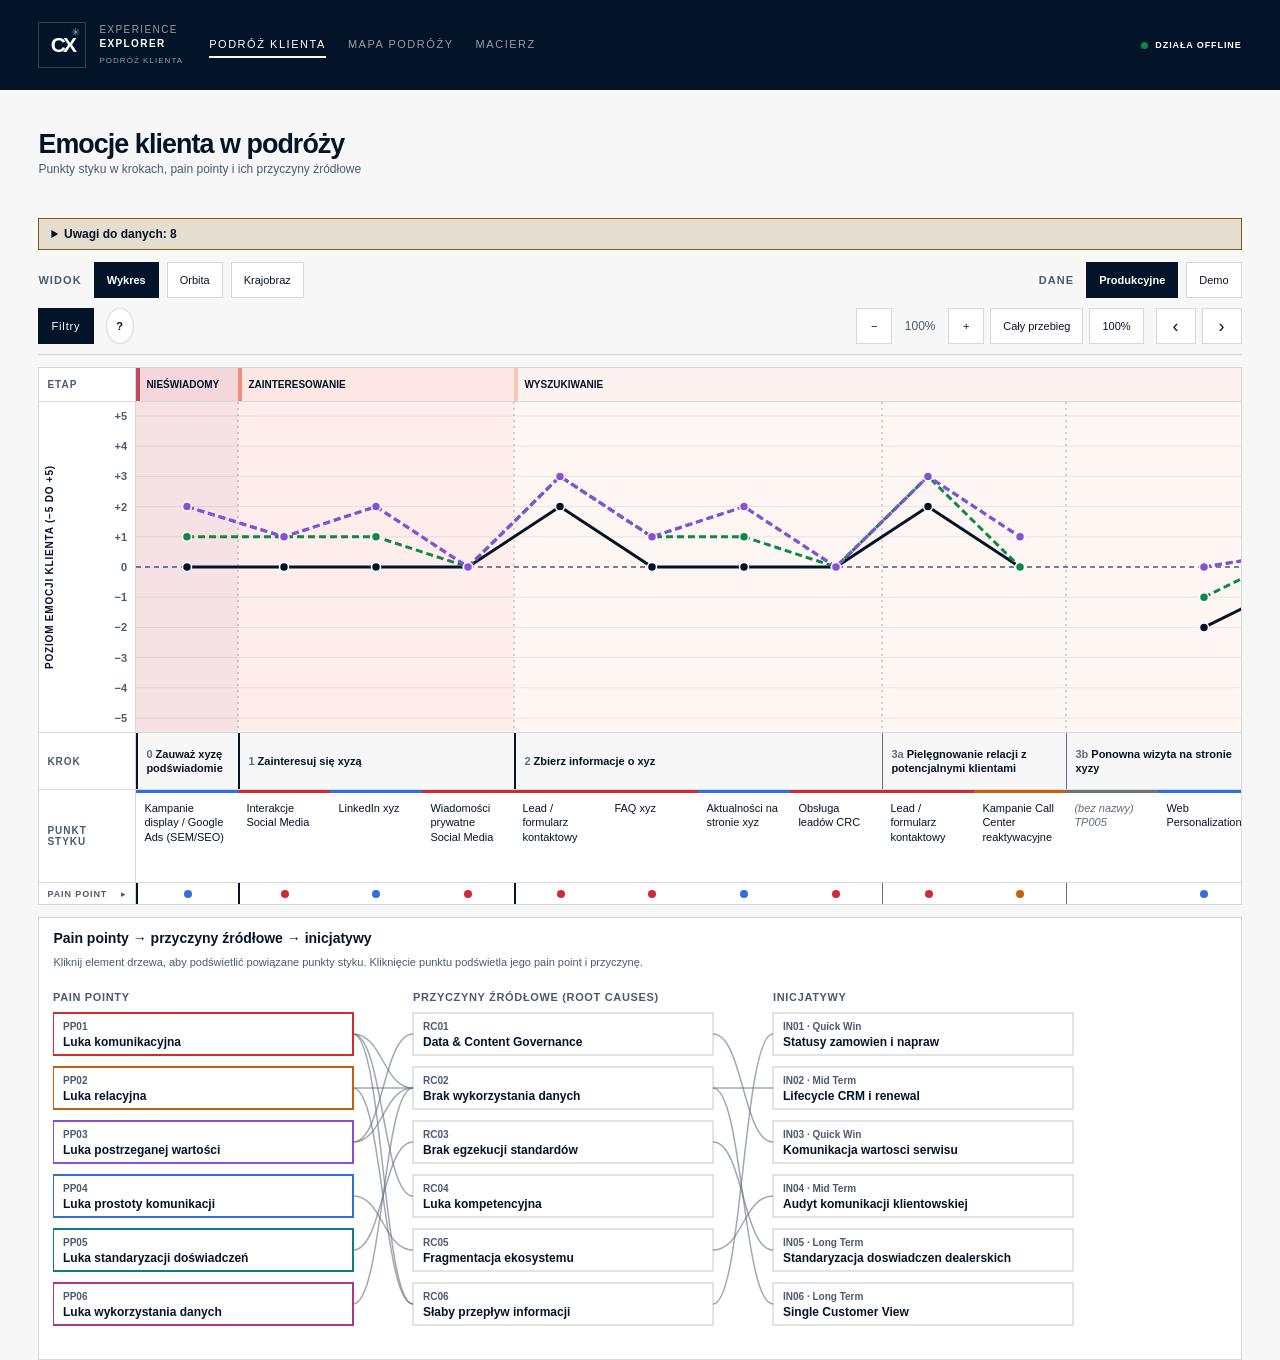
==== commit b55cbe37: "cj: dwa pliki danych (macierz_CX.xlsx poza repo, macierz_CX_demo.xlsx w repo, w pelni wypelniony), p" ====
--- a/cj.html
+++ b/cj.html
@@ -28,7 +28,7 @@
 
     <details class="cj-warnings" id="warnings" hidden></details>
 
-    <div class="cj-views" id="views" role="group" aria-label="Sposób prezentacji emocji"><span class="cj-views-label">Widok</span><button type="button" class="chip" data-view="chart" aria-pressed="true">Wykres</button><button type="button" class="chip" data-view="orbit" aria-pressed="false">Orbita</button><button type="button" class="chip" data-view="landscape" aria-pressed="false">Krajobraz</button></div>
+    <div class="cj-views" id="views" role="group" aria-label="Sposób prezentacji emocji"><span class="cj-views-label">Widok</span><button type="button" class="chip" data-view="chart" aria-pressed="true">Wykres</button><button type="button" class="chip" data-view="orbit" aria-pressed="false">Orbita</button><button type="button" class="chip" data-view="landscape" aria-pressed="false">Krajobraz</button><span class="cj-views-label cj-data-label">Dane</span><a class="chip" id="dataProd" href="?dane=prod">Produkcyjne</a><a class="chip" id="dataDemo" href="?dane=demo">Demo</a></div>
 
     <section class="matrix-toolbar" aria-label="Filtry i przesuwanie">
       <button type="button" class="primary" id="filtersBtn" aria-expanded="false" aria-controls="filtersPanel">Filtry <b id="filtersCount" hidden></b></button>
@@ -88,8 +88,9 @@
   </main>
 </div>
 <div class="cj-tip" id="tip" role="tooltip" hidden></div>
-<div id="errorScreen" class="error-screen" hidden><h1>Nie można uruchomić widoku podróży klienta</h1><p id="errorText"></p><small>Sprawdź plik data/cj.js (python3 tools/cj-xlsx-to-data.py) i odśwież stronę.</small></div>
+<div id="errorScreen" class="error-screen" hidden><h1>Nie można uruchomić widoku podróży klienta</h1><p id="errorText"></p><small>Sprawdź pliki data/cj.js i data/cj-demo.js (python3 tools/cj-xlsx-to-data.py) i odśwież stronę.</small></div>
 <script src="data/cj.js"></script>
+<script src="data/cj-demo.js"></script>
 <script src="js/cj-core.js"></script>
 <script src="js/cj-orbit.js"></script>
 <script src="js/cj-landscape.js"></script>
--- a/css/cj-viz.css
+++ b/css/cj-viz.css
@@ -2,7 +2,10 @@
 .cj-views { display: flex; flex-wrap: wrap; align-items: center; gap: 8px; margin-top: 12px; }
 .cj-views-label { margin-right: 4px; color: var(--text-muted); font-size: 11px; font-weight: 800; letter-spacing: .1em; text-transform: uppercase; }
 .cj-views .chip[aria-pressed="false"] { opacity: 1; text-decoration: none; }
-.cj-views .chip[aria-pressed="true"] { background: var(--brand-primary); color: #fff; font-weight: 700; }
+.cj-views .chip[aria-pressed="true"], .cj-views .chip[aria-current="true"] { background: var(--brand-primary); color: #fff; font-weight: 700; }
+.cj-views .chip { text-decoration: none; }
+.cj-views .chip[aria-disabled="true"] { opacity: .45; cursor: not-allowed; }
+.cj-data-label { margin-left: auto; }
 .view-viz .cj-zoom, .view-viz .cj-pan { display: none; }
 .cj-viz[hidden], .viz-view[hidden], #chartPanel[hidden] { display: none; }
 
@@ -25,20 +28,21 @@
 .v-neg { fill: var(--v-neg); } .v-zero { fill: var(--v-zero); } .v-pos { fill: var(--v-pos); }
 
 /* Orbita */
-.orbit { display: block; width: 100%; height: min(calc(100vh - 220px), 860px); min-height: 520px; }
+.orbit { display: block; width: 100%; height: clamp(680px, 76vw, 1120px); }
 .o-wedge { fill-opacity: .1; } .o-band { fill-opacity: .85; }
-.o-stage { fill: #b8c7de; font-size: 10px; font-weight: 700; letter-spacing: .03em; pointer-events: auto; }
+.o-stage { fill: #d3deef; font-size: 12px; font-weight: 700; letter-spacing: .03em; pointer-events: auto; }
 .o-sep { stroke: rgba(160, 190, 230, .16); }
 .o-ring { fill: none; stroke: rgba(160, 190, 230, .1); } .o-zero { fill: none; stroke: rgba(160, 190, 230, .45); stroke-dasharray: 5 5; }
-.o-scale { fill: #b8c7de; font-size: 10px; font-weight: 700; paint-order: stroke; stroke: #071c38; stroke-width: 3px; }
-.o-sweep { transform-origin: 0 0; animation: o-sweep 14s linear infinite; pointer-events: none; }
+.o-scale { fill: #d3deef; font-size: 12px; font-weight: 700; paint-order: stroke; stroke: #071c38; stroke-width: 3px; }
+.o-sweep { transform-origin: 0 0; opacity: 0; transition: opacity var(--motion-standard); pointer-events: none; }
+.o-sweep.aim { opacity: 1; }
 .o-dyn { animation: o-in 900ms ease-out; }
 .o-ghost { fill: none; stroke: rgba(232, 238, 248, .45); stroke-width: 1.5; stroke-dasharray: 4 5; }
 .o-area { fill: url(#oGrad); fill-opacity: .32; pointer-events: none; }
-.o-line { fill: none; stroke: url(#oGrad); stroke-width: 3.2; stroke-linejoin: round; filter: url(#oGlow); pointer-events: none; }
+.o-line { fill: none; stroke: url(#oGrad); stroke-width: 4; stroke-linejoin: round; filter: url(#oGlow); pointer-events: none; }
 .o-node { cursor: pointer; outline: none; }
 .o-stem { stroke: var(--vc, var(--v-zero)); stroke-opacity: .28; stroke-width: 1.2; }
-.o-dot { fill: var(--vc, var(--v-zero)); stroke: var(--pp, #041428); stroke-width: 2.2; }
+.o-dot { fill: var(--vc, var(--v-zero)); stroke: var(--pp, #041428); stroke-width: 2.6; }
 .o-node.pp-none .o-dot { stroke: #041428; }
 .o-hit { fill: transparent; }
 .o-pulse { display: none; fill: var(--pp); transform-box: fill-box; transform-origin: center; }
@@ -51,7 +55,7 @@
 .o-hub { fill: #041428; stroke: rgba(160, 190, 230, .3); }
 .o-hub-top { fill: #fff; font-size: 17px; font-weight: 800; letter-spacing: .24em; }
 .o-hub-top.big { font-size: 40px; letter-spacing: 0; }
-.o-hub-sub { fill: #9fb2cc; font-size: 9px; font-weight: 700; letter-spacing: .1em; }
+.o-hub-sub { fill: #9fb2cc; font-size: 10px; font-weight: 700; letter-spacing: .1em; }
 
 /* Krajobraz */
 .land-wrap { display: flex; }
@@ -88,12 +92,11 @@
 .l-trav-core { fill: #fff; filter: url(#lGlow); }
 .l-trav.empty circle { display: none; }
 
-@keyframes o-sweep { to { transform: rotate(360deg); } }
 @keyframes o-in { from { opacity: 0; transform: scale(.82); } to { opacity: 1; transform: none; } }
 @keyframes o-pulse { 0% { transform: scale(.7); opacity: .6; } 100% { transform: scale(2.1); opacity: 0; } }
 @keyframes l-flow { to { stroke-dashoffset: -32; } }
 @media (prefers-reduced-motion: reduce) {
-  .o-sweep, .o-dyn, .o-node[data-pulse="1"] .o-pulse, .o-cursor, .l-water-line, .l-node[data-pulse="1"] .l-pulse, .l-trav-halo { animation: none; }
+  .o-dyn, .o-node[data-pulse="1"] .o-pulse, .o-cursor, .l-water-line, .l-node[data-pulse="1"] .l-pulse, .l-trav-halo { animation: none; }
   .l-trav { transition: none; }
 }
-@media (max-width: 850px) { .orbit { min-height: 380px; } }
+@media (max-width: 850px) { .orbit { height: auto; aspect-ratio: 1; } }
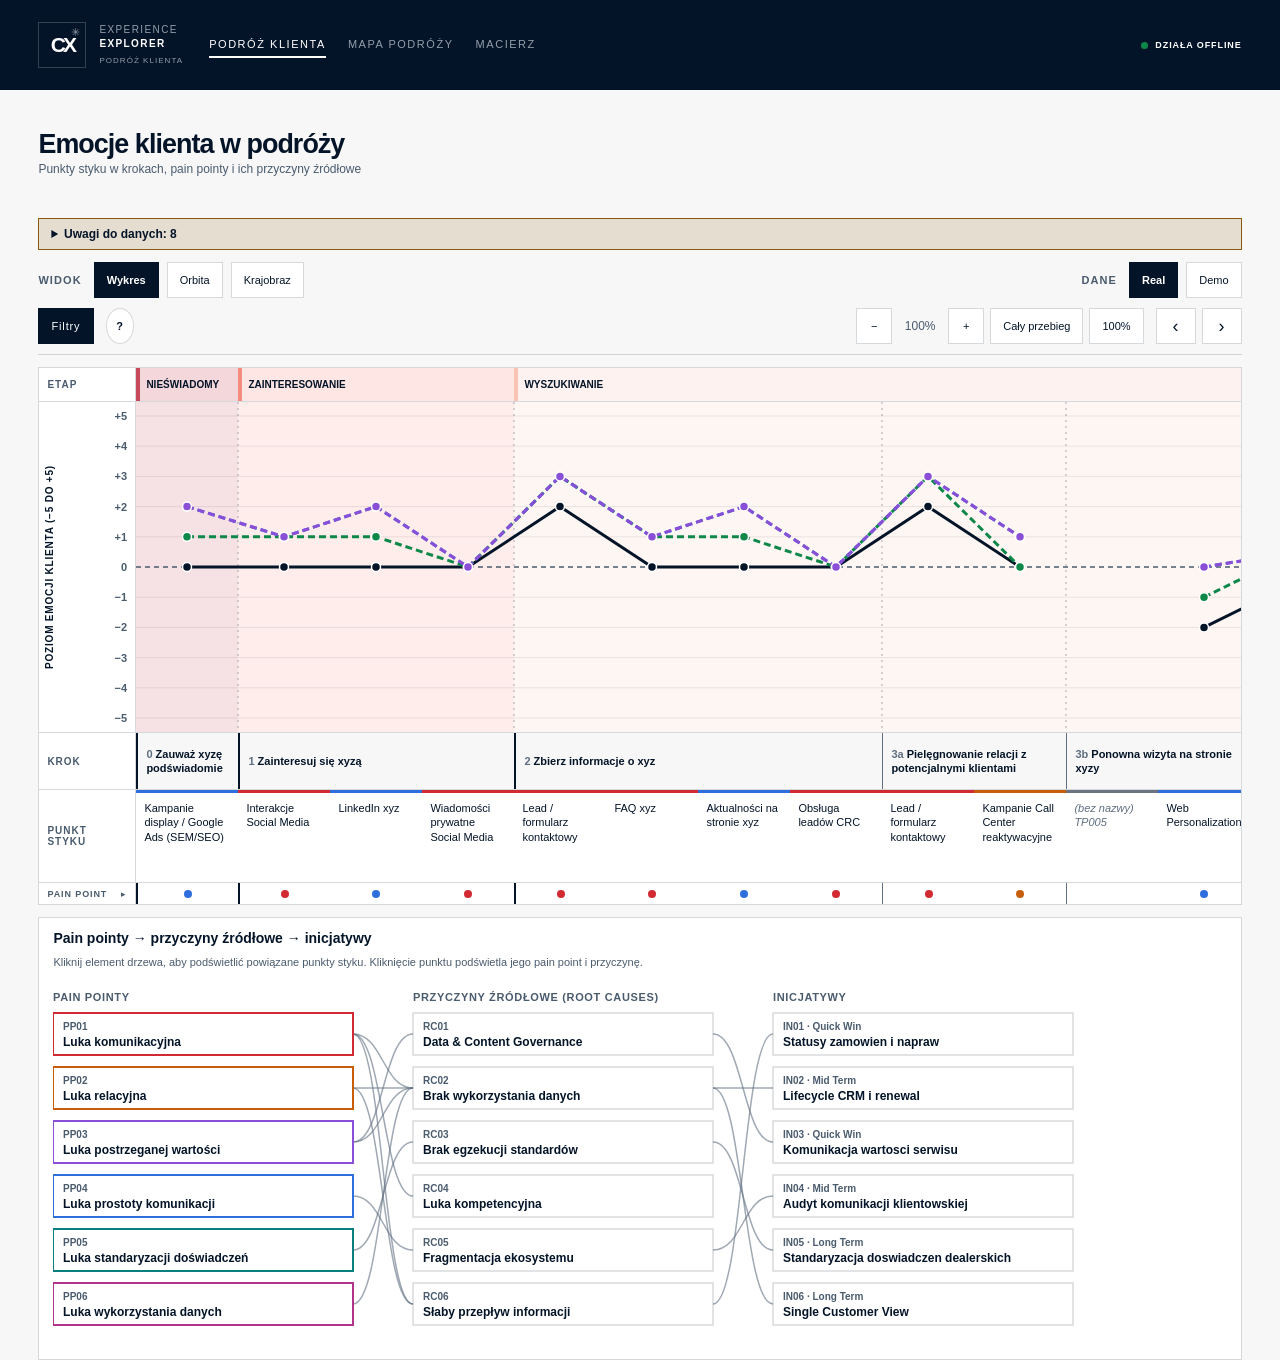
==== commit c6349898: "cj: przelacznik danych Real / Demo Co-Authored-By: Claude Sonnet 5.5 <noreply@anthropic.com>" ====
--- a/cj.html
+++ b/cj.html
@@ -28,7 +28,7 @@
 
     <details class="cj-warnings" id="warnings" hidden></details>
 
-    <div class="cj-views" id="views" role="group" aria-label="Sposób prezentacji emocji"><span class="cj-views-label">Widok</span><button type="button" class="chip" data-view="chart" aria-pressed="true">Wykres</button><button type="button" class="chip" data-view="orbit" aria-pressed="false">Orbita</button><button type="button" class="chip" data-view="landscape" aria-pressed="false">Krajobraz</button><span class="cj-views-label cj-data-label">Dane</span><a class="chip" id="dataProd" href="?dane=prod">Produkcyjne</a><a class="chip" id="dataDemo" href="?dane=demo">Demo</a></div>
+    <div class="cj-views" id="views" role="group" aria-label="Sposób prezentacji emocji"><span class="cj-views-label">Widok</span><button type="button" class="chip" data-view="chart" aria-pressed="true">Wykres</button><button type="button" class="chip" data-view="orbit" aria-pressed="false">Orbita</button><button type="button" class="chip" data-view="landscape" aria-pressed="false">Krajobraz</button><span class="cj-views-label cj-data-label">Dane</span><a class="chip" id="dataProd" href="?dane=prod">Real</a><a class="chip" id="dataDemo" href="?dane=demo">Demo</a></div>
 
     <section class="matrix-toolbar" aria-label="Filtry i przesuwanie">
       <button type="button" class="primary" id="filtersBtn" aria-expanded="false" aria-controls="filtersPanel">Filtry <b id="filtersCount" hidden></b></button>
